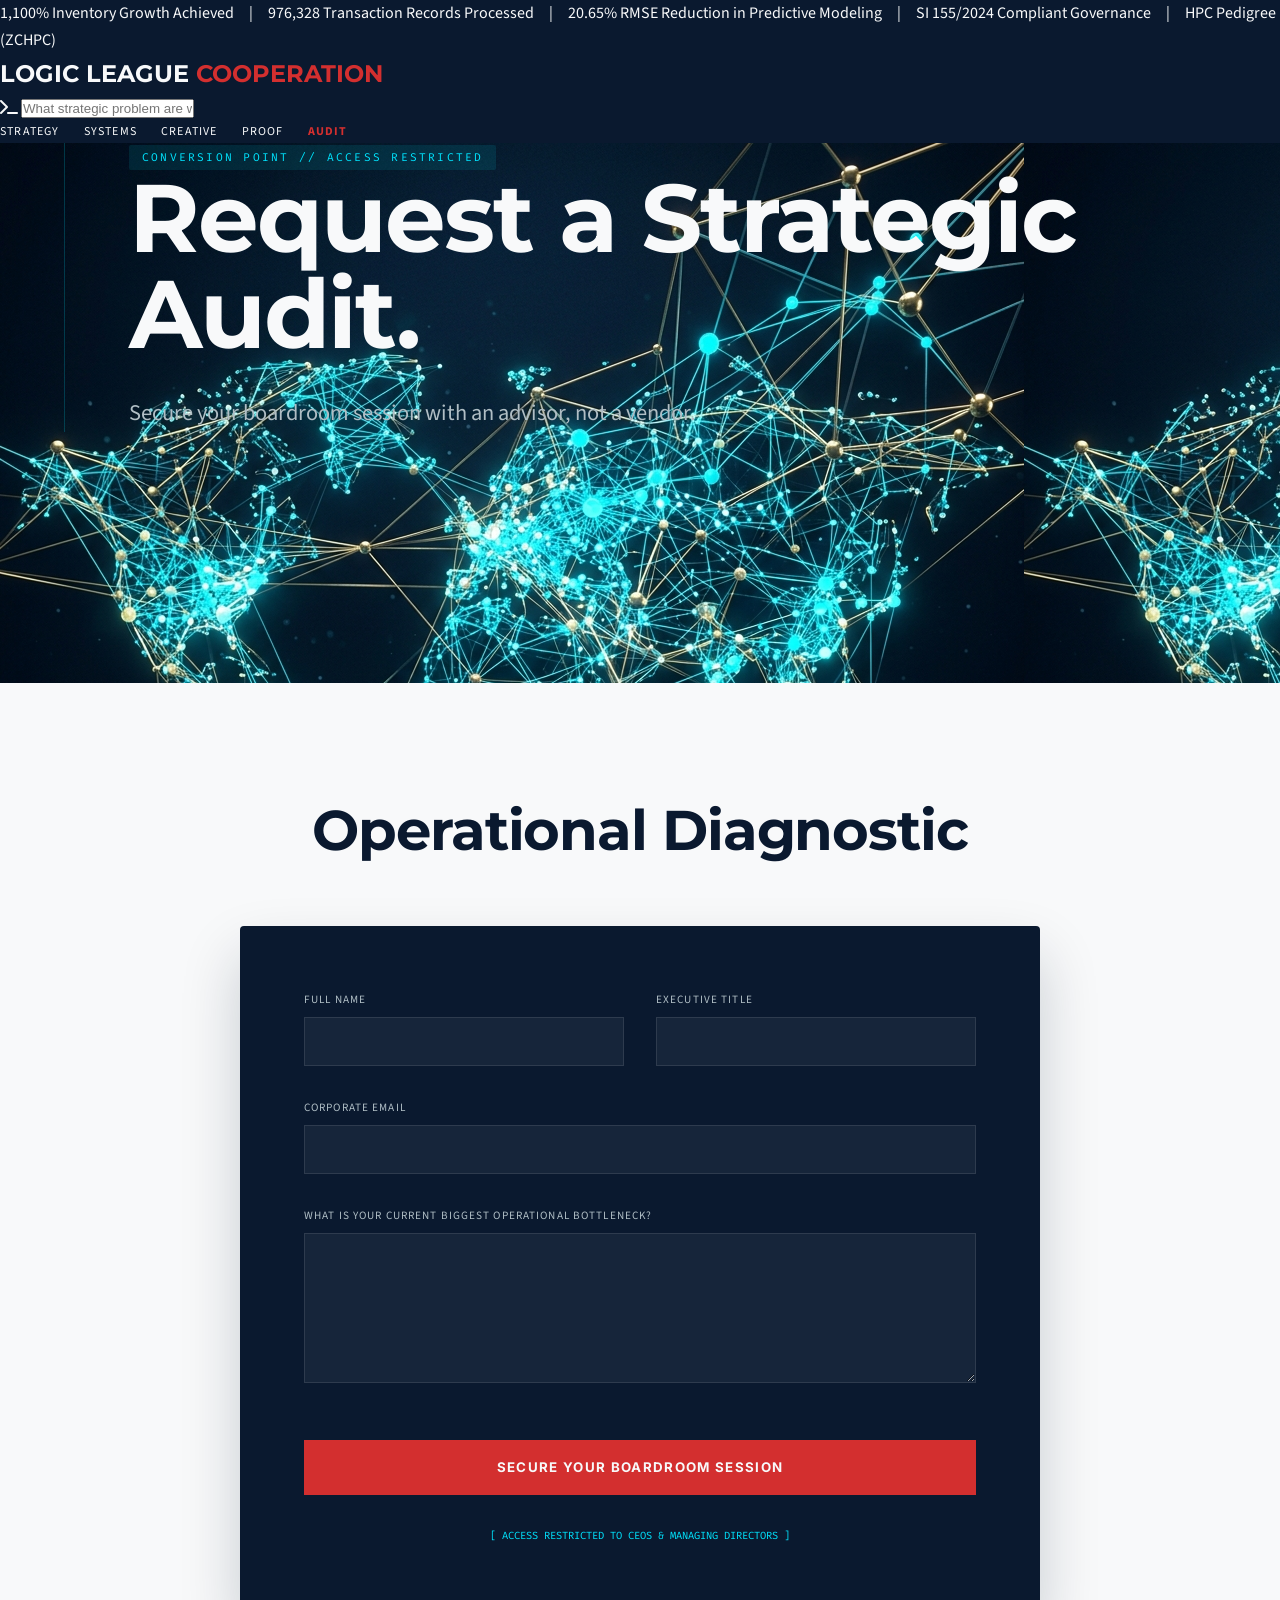
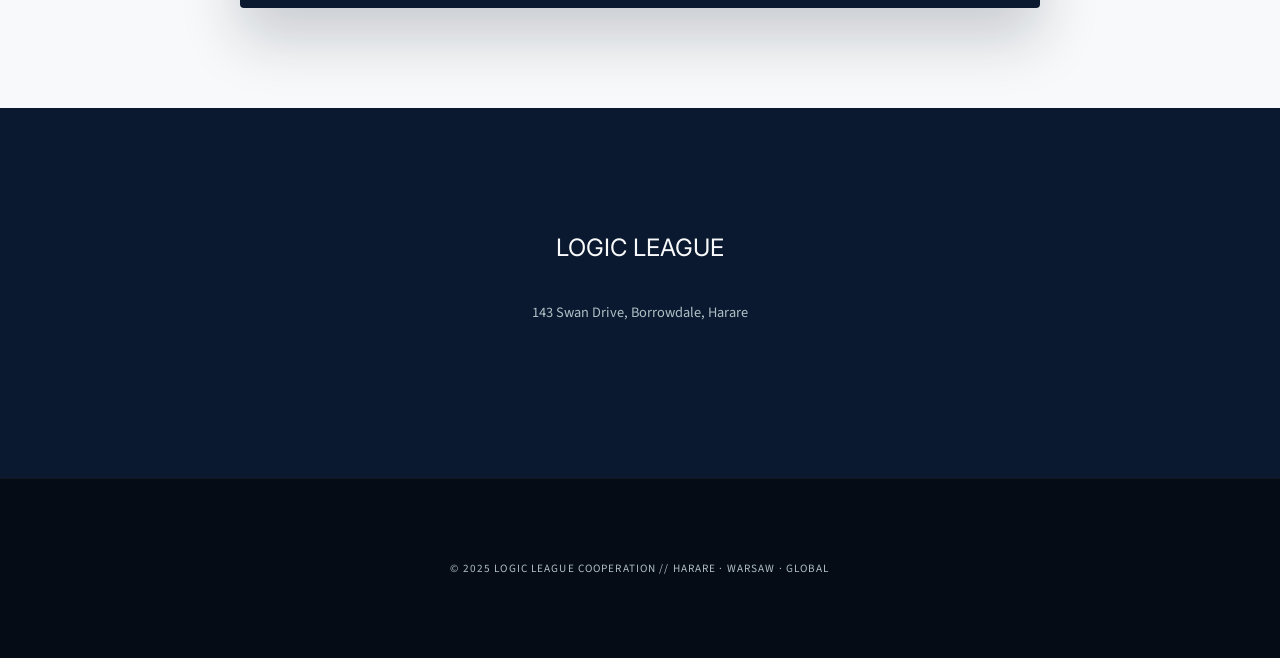
==== audit.html @ 4b1dc9db "feat: Complete Strategic War Room and Insight Portal with High-Fidelity 3D Cockpit" ====
<!DOCTYPE html>
<html lang="en">
<head>
    <meta charset="UTF-8">
    <meta name="viewport" content="width=device-width, initial-scale=1.0, viewport-fit=cover">
    <title>Strategic Audit | Logic League Cooperation</title>
    <link rel="stylesheet" href="https://cdnjs.cloudflare.com/ajax/libs/font-awesome/6.0.0-beta3/css/all.min.css">
    <link rel="stylesheet" href="style.css">
</head>
<body>

    <div class="impact-ribbon">
        <div class="ribbon-content">
            1,100% Inventory Growth Achieved &nbsp;&nbsp;&nbsp; | &nbsp;&nbsp;&nbsp; 976,328 Transaction Records Processed &nbsp;&nbsp;&nbsp; | &nbsp;&nbsp;&nbsp; 20.65% RMSE Reduction in Predictive Modeling &nbsp;&nbsp;&nbsp; | &nbsp;&nbsp;&nbsp; SI 155/2024 Compliant Governance &nbsp;&nbsp;&nbsp; | &nbsp;&nbsp;&nbsp; HPC Pedigree (ZCHPC)
        </div>
    </div>

    <nav>
        <a href="index.html" class="logo" style="text-decoration: none; color: inherit; font-family: 'Montserrat', sans-serif; font-weight: 700; font-size: 1.5rem;">LOGIC LEAGUE <span style="color: var(--color-red);">COOPERATION</span></a>
        <div class="command-bar">
            <i class="fas fa-terminal"></i>
            <input type="text" id="commandInput" placeholder="What strategic problem are we solving today?">
        </div>
        <div class="nav-links" style="display: flex; gap: 1.5rem;">
            <a href="insight.html" style="text-decoration: none; color: inherit; font-size: 0.75rem; text-transform: uppercase; letter-spacing: 0.1em;">Strategy</a>
            <a href="digital-lab.html" style="text-decoration: none; color: inherit; font-size: 0.75rem; text-transform: uppercase; letter-spacing: 0.1em;">Systems</a>
            <a href="designs.html" style="text-decoration: none; color: inherit; font-size: 0.75rem; text-transform: uppercase; letter-spacing: 0.1em;">Creative</a>
            <a href="case-studies.html" style="text-decoration: none; color: inherit; font-size: 0.75rem; text-transform: uppercase; letter-spacing: 0.1em;">Proof</a>
            <a href="audit.html" style="text-decoration: none; color: var(--color-red); font-size: 0.75rem; text-transform: uppercase; letter-spacing: 0.1em; font-weight: 700;">Audit</a>
        </div>
    </nav>

    <header class="hero" style="min-height: 60vh; background-image: url('hero_prestige.png');">
        <div class="container">
            <div class="hero-content reveal">
                <span class="data-badge">Conversion Point // Access Restricted</span>
                <h1>Request a Strategic Audit.</h1>
                <p style="font-size: 1.4rem; color: var(--color-gray);">Secure your boardroom session with an advisor, not a vendor.</p>
            </div>
        </div>
    </header>

    <main>
        <section class="section-white" style="padding: 100px 0;">
            <div class="container reveal">
                <div style="max-width: 800px; margin: 0 auto;">
                    <h2 style="color: var(--color-navy); text-align: center; margin-bottom: 3rem;">Operational Diagnostic</h2>
                    <form style="background: var(--color-navy); padding: 4rem; border-radius: 4px; box-shadow: 0 30px 60px rgba(10, 25, 47, 0.2);">
                        <div style="display: grid; grid-template-columns: 1fr 1fr; gap: 2rem; margin-bottom: 2rem;">
                            <div>
                                <label style="display: block; font-size: 0.7rem; text-transform: uppercase; letter-spacing: 0.1em; color: var(--color-gray); margin-bottom: 0.5rem;">Full Name</label>
                                <input type="text" style="width: 100%; background: rgba(255,255,255,0.05); border: 1px solid rgba(255,255,255,0.1); padding: 1rem; color: var(--color-white); outline: none;">
                            </div>
                            <div>
                                <label style="display: block; font-size: 0.7rem; text-transform: uppercase; letter-spacing: 0.1em; color: var(--color-gray); margin-bottom: 0.5rem;">Executive Title</label>
                                <input type="text" style="width: 100%; background: rgba(255,255,255,0.05); border: 1px solid rgba(255,255,255,0.1); padding: 1rem; color: var(--color-white); outline: none;">
                            </div>
                        </div>
                        <div style="margin-bottom: 2rem;">
                            <label style="display: block; font-size: 0.7rem; text-transform: uppercase; letter-spacing: 0.1em; color: var(--color-gray); margin-bottom: 0.5rem;">Corporate Email</label>
                            <input type="email" style="width: 100%; background: rgba(255,255,255,0.05); border: 1px solid rgba(255,255,255,0.1); padding: 1rem; color: var(--color-white); outline: none;">
                        </div>
                        <div style="margin-bottom: 3rem;">
                            <label style="display: block; font-size: 0.7rem; text-transform: uppercase; letter-spacing: 0.1em; color: var(--color-gray); margin-bottom: 0.5rem;">What is your current biggest operational bottleneck?</label>
                            <textarea style="width: 100%; background: rgba(255,255,255,0.05); border: 1px solid rgba(255,255,255,0.1); padding: 1rem; color: var(--color-white); outline: none; min-height: 150px;"></textarea>
                        </div>
                        <div style="text-align: center;">
                            <button type="button" class="btn btn-red" style="width: 100%;">Secure Your Boardroom Session</button>
                        </div>
                        <p style="text-align: center; margin-top: 2rem; font-family: 'Fira Code', monospace; font-size: 0.65rem; color: var(--color-cyan);">[ ACCESS RESTRICTED TO CEOS & MANAGING DIRECTORS ]</p>
                    </form>
                </div>
            </div>
        </section>

        <section class="section-navy" style="text-align: center;">
            <div class="container reveal">
                <span class="footer-logo">LOGIC LEAGUE</span>
                <p class="footer-address">143 Swan Drive, Borrowdale, Harare</p>
            </div>
        </section>
    </main>

    <footer style="background: var(--color-obsidian);">
        <div class="container">
            <p style="font-size: 0.7rem; color: var(--color-gray); letter-spacing: 0.1em; text-transform: uppercase; text-align: center;">© 2025 LOGIC LEAGUE COOPERATION // HARARE · WARSAW · GLOBAL</p>
        </div>
    </footer>

    <script src="app.js"></script>
</body>
</html>
---- style.css ----
/* 
    LOGIC LEAGUE COOPERATION - THE INDIGO AUTHORITY
    Brand Realignment: Prestige Consulting x Elite Engineering
*/

@import url('https://fonts.googleapis.com/css2?family=Inter:wght@400;700&family=Montserrat:wght@700&family=Source+Sans+Pro:wght@400;600&family=Fira+Code:wght@400&display=swap');

:root {
    --color-navy: #0A192F;
    --color-obsidian: #050C16;
    --color-red: #D32F2F;
    --color-cyan: #00E5FF;
    --color-white: #F8F9FA;
    --color-slate: #CFD8DC;
    --color-gray: #B0BEC5;
    --color-gold: #D4AF37;
    --color-green: #00E676;
    --font-heading: 'Montserrat', sans-serif;
    --font-heading-alt: 'Inter', sans-serif;
    --font-body: 'Source Sans Pro', sans-serif;
    --font-mono: 'Fira Code', monospace;
    --transition-prestige: all 0.4s cubic-bezier(0.16, 1, 0.3, 1);
}

* {
    margin: 0;
    padding: 0;
    box-sizing: border-box;
}

body {
    background-color: var(--color-navy);
    color: var(--color-white);
    font-family: var(--font-body);
    line-height: 1.7;
    overflow-x: hidden;
}

/* --- Typography --- */

h1,
h2,
h3 {
    font-family: var(--font-heading);
    font-weight: 700;
    letter-spacing: -0.02em;
}

h1 {
    font-size: clamp(3rem, 10vw, 6rem);
    line-height: 1;
    margin-bottom: 2rem;
}

h2 {
    font-size: clamp(2rem, 5vw, 3.5rem);
    margin-bottom: 2.5rem;
}

.data-badge {
    font-family: var(--font-mono);
    font-size: 0.7rem;
    color: var(--color-cyan);
    text-transform: uppercase;
    letter-spacing: 0.2em;
    background: rgba(0, 229, 255, 0.1);
    padding: 0.3rem 0.8rem;
    border-radius: 2px;
}

/* --- Impact Bar (The Numbers Section) --- */

.impact-bar {
    background: var(--color-navy);
    padding: 60px 0;
    border-bottom: 1px solid rgba(255, 255, 255, 0.05);
}

.impact-grid {
    display: grid;
    grid-template-columns: repeat(auto-fit, minmax(200px, 1fr));
    gap: 3rem;
    text-align: center;
}

.impact-item {
    display: flex;
    flex-direction: column;
    gap: 0.5rem;
}

.impact-number {
    font-family: var(--font-heading);
    font-size: 2.5rem;
    font-weight: 800;
    color: var(--color-cyan);
    line-height: 1;
}

.impact-label {
    font-family: var(--font-mono);
    font-size: 0.7rem;
    text-transform: uppercase;
    letter-spacing: 0.2em;
    color: var(--color-gray);
}

/* --- Layout Sections --- */

.section-navy {
    background-color: var(--color-navy);
    color: var(--color-white);
    padding: 120px 0;
}

.section-white {
    background-color: var(--color-white);
    color: var(--color-navy);
    padding: 120px 0;
}

.container {
    max-width: 1400px;
    margin: 0 auto;
    padding: 0 5vw;
}

.hero-slider {
    position: relative;
    height: 100vh;
    overflow: hidden;
    background: var(--color-obsidian);
}

.slide {
    position: absolute;
    inset: 0;
    opacity: 0;
    transition: opacity 1.2s cubic-bezier(0.4, 0, 0.2, 1);
    display: flex;
    align-items: center;
    overflow: hidden;
}

.slide.active {
    opacity: 1;
    z-index: 2;
}

.slide-bg {
    position: absolute;
    inset: 0;
    background-size: cover;
    background-position: center;
    background-attachment: fixed;
    transform: scale(1.1);
    transition: transform 6s linear;
    z-index: -1;
}

.slide.active .slide-bg {
    transform: scale(1);
}

.slide::after {
    content: '';
    position: absolute;
    inset: 0;
    background: linear-gradient(90deg, var(--color-navy) 45%, transparent 100%);
    z-index: 0;
}

.hero-slider .container {
    margin-left: 0;
    max-width: 1400px;
}

.hero-content {
    position: relative;
    z-index: 2;
    text-align: left;
    padding-left: 5vw;
    border-left: 1px solid rgba(0, 229, 255, 0.2);
}

.slide h1 {
    font-family: 'Inter', sans-serif;
    font-weight: 300;
    font-size: clamp(1.5rem, 3.5vw, 2.2rem);
    line-height: 1.2;
    letter-spacing: -0.01em;
    margin-bottom: 2rem;
    opacity: 0;
    transform: translateX(-30px);
    transition: all 1s cubic-bezier(0.16, 1, 0.3, 1) 0.4s;
}

.slide.active h1 {
    opacity: 1;
    transform: translateX(0);
}

.slide .data-badge {
    opacity: 0;
    transform: translateX(-20px);
    transition: all 0.6s ease 0.2s;
    color: var(--color-red);
    letter-spacing: 0.4em;
    font-size: 0.65rem;
    text-transform: uppercase;
    font-weight: 700;
    margin-bottom: 1rem;
    display: block;
}

.slide.active .data-badge {
    opacity: 1;
    transform: translateX(0);
}

.slide-overlay {
    position: absolute;
    inset: 0;
    background-image:
        radial-gradient(circle, rgba(0, 229, 255, 0.08) 1px, transparent 1px);
    background-size: 40px 40px;
    z-index: 1;
    pointer-events: none;
}

/* Moving Scanline */
.slide-overlay::after {
    content: '';
    position: absolute;
    top: -100%;
    left: 0;
    width: 100%;
    height: 100%;
    background: linear-gradient(to bottom, transparent, rgba(0, 229, 255, 0.05), transparent);
    animation: scanline 8s linear infinite;
}

@keyframes scanline {
    0% {
        top: -100%;
    }

    100% {
        top: 100%;
    }
}

.slide h1 {
    font-family: var(--font-heading-alt);
    font-weight: 800;
    font-size: clamp(3rem, 8vw, 5.5rem);
    line-height: 0.95;
    margin-bottom: 2.5rem;
    opacity: 0;
    transform: translateY(50px);
    transition: all 0.8s cubic-bezier(0.16, 1, 0.3, 1) 0.3s;
}

.slide.active h1 {
    opacity: 1;
    transform: translateY(0);
}

.slide .data-badge {
    opacity: 0;
    transform: translateY(20px);
    transition: all 0.6s ease 0.1s;
}

.slide.active .data-badge {
    opacity: 1;
    transform: translateY(0);
}

.slide .btn {
    opacity: 0;
    transform: translateY(30px);
    transition: all 0.8s ease 0.5s;
}

.slide.active .btn {
    opacity: 1;
    transform: translateY(0);
}

/* Custom Animation for Slider Text Reveal */
@keyframes slideInLeft {
    from {
        opacity: 0;
        transform: translateX(-40px);
    }

    to {
        opacity: 1;
        transform: translateX(0);
    }
}

/* Slider Progress Bar */
.slider-progress {
    position: absolute;
    bottom: 0;
    left: 0;
    height: 4px;
    background: var(--color-red);
    width: 0%;
    z-index: 100;
}

.slider-controls {
    position: absolute;
    bottom: 4rem;
    right: 5vw;
    z-index: 10;
    display: flex;
    gap: 1.5rem;
    align-items: center;
}

.control-dot {
    width: 30px;
    height: 2px;
    background: rgba(255, 255, 255, 0.2);
    cursor: pointer;
    transition: var(--transition-prestige);
    position: relative;
}

.control-dot::after {
    content: '';
    position: absolute;
    inset: -10px;
}

.control-dot.active {
    background: var(--color-red);
    width: 50px;
}

/* --- Layout Sections --- */

/* --- Cards & Glassmorphism --- */

.portal-card {
    background: rgba(255, 255, 255, 0.03);
    border: 1px solid rgba(255, 255, 255, 0.05);
    backdrop-filter: blur(10px);
    padding: 4rem 3rem;
    transition: var(--transition-prestige);
}

.section-white .portal-card {
    background: rgba(10, 25, 47, 0.02);
    border-color: rgba(10, 25, 47, 0.05);
}

.portal-card:hover {
    transform: translateY(-10px);
    border-color: var(--color-red);
}

/* --- Child Signatures --- */

.signature-insight {
    border-top: 4px solid var(--color-cyan);
}

.signature-lab {
    border-top: 4px solid var(--color-gray);
}

.signature-designs {
    border-top: 4px solid var(--color-red);
}

.signature-automate {
    border-top: 4px solid var(--color-white);
}

/* --- Synergy Diagram --- */

.synergy-section {
    padding: 140px 0;
    text-align: center;
    background: var(--color-obsidian);
}

.synergy-container {
    position: relative;
    width: 600px;
    height: 600px;
    margin: 4rem auto;
    display: flex;
    justify-content: center;
    align-items: center;
}

.synergy-center {
    width: 180px;
    height: 180px;
    background: var(--color-navy);
    border: 2px solid var(--color-white);
    border-radius: 50%;
    display: flex;
    justify-content: center;
    align-items: center;
    font-family: var(--font-heading);
    font-weight: 700;
    font-size: 0.9rem;
    z-index: 10;
    box-shadow: 0 0 50px rgba(0, 229, 255, 0.1);
}

.synergy-node {
    position: absolute;
    width: 120px;
    height: 120px;
    background: var(--color-navy);
    border-radius: 50%;
    display: flex;
    flex-direction: column;
    justify-content: center;
    align-items: center;
    font-size: 0.7rem;
    font-weight: 700;
    transition: var(--transition-prestige);
}

.synergy-node {
    position: absolute;
    width: 120px;
    height: 120px;
    background: var(--color-obsidian);
    border-radius: 50%;
    display: flex;
    flex-direction: column;
    justify-content: center;
    align-items: center;
    font-size: 0.7rem;
    font-weight: 700;
    text-align: center;
    z-index: 2;
    transition: var(--transition-prestige);
    animation: float 6s ease-in-out infinite;
}

@keyframes float {
    0%, 100% { transform: translate(0, 0); }
    25% { transform: translate(5px, -10px); }
    50% { transform: translate(-5px, 10px); }
    75% { transform: translate(10px, 5px); }
}

.node-insight {
    top: 0;
    left: 50%;
    margin-left: -60px;
    border: 2px solid var(--color-cyan);
    animation-delay: 0s;
}

.node-lab {
    top: 50%;
    right: 0;
    margin-top: -60px;
    border: 2px solid var(--color-white);
    animation-delay: 1.5s;
}

.node-designs {
    bottom: 0;
    left: 50%;
    margin-left: -60px;
    border: 2px solid var(--color-gold);
    animation-delay: 3s;
}

.node-automate {
    top: 50%;
    left: 0;
    margin-top: -60px;
    border: 2px solid var(--color-green);
    animation-delay: 4.5s;
}

.synergy-path {
    stroke-dasharray: 10, 20;
    stroke-dashoffset: 0;
    animation: flow 3s linear infinite;
    stroke: rgba(255, 255, 255, 0.2);
    stroke-width: 1.5;
}

@keyframes flow {
    to { stroke-dashoffset: -100; }
}

.synergy-center {
    position: absolute;
    top: 50%;
    left: 50%;
    transform: translate(-50%, -50%);
    width: 140px;
    height: 140px;
    background: var(--color-navy);
    border: 3px solid var(--color-red);
    border-radius: 50%;
    display: flex;
    justify-content: center;
    align-items: center;
    font-family: var(--font-heading);
    font-weight: 700;
    font-size: 0.6rem;
    text-align: center;
    z-index: 3;
    box-shadow: 0 0 30px rgba(211, 47, 47, 0.3);
    animation: pulse-red 4s infinite;
}

@keyframes pulse-red {
    0%, 100% { box-shadow: 0 0 20px rgba(211, 47, 47, 0.2); }
    50% { box-shadow: 0 0 50px rgba(211, 47, 47, 0.6); }
}

.synergy-arrow {
    position: absolute;
    z-index: 1;
}

/* --- Pillars Cards --- */

.pillars-grid {
    display: grid;
    grid-template-columns: repeat(auto-fit, minmax(300px, 1fr));
    gap: 2rem;
    margin-top: 4rem;
}

.pillar-card {
    background: rgba(255, 255, 255, 0.02);
    border: 1px solid rgba(255, 255, 255, 0.05);
    padding: 3rem;
    transition: var(--transition-prestige);
    display: flex;
    flex-direction: column;
}

.pillar-card:hover {
    background: rgba(255, 255, 255, 0.04);
    transform: translateY(-5px);
}

.pillar-card h4 {
    font-family: var(--font-mono);
    font-size: 0.7rem;
    text-transform: uppercase;
    letter-spacing: 0.2em;
    margin-bottom: 1.5rem;
}

.pillar-card h3 {
    font-size: 1.5rem;
    margin-bottom: 1rem;
}

.pillar-card p {
    font-size: 0.9rem;
    color: var(--color-gray);
    line-height: 1.6;
    margin-bottom: 1.5rem;
}

.pillar-goal {
    font-size: 0.8rem;
    color: var(--color-white);
    font-style: italic;
    margin-bottom: 2rem;
    padding-top: 1.5rem;
    border-top: 1px solid rgba(255, 255, 255, 0.05);
}

.pillar-list {
    list-style: none;
    margin-top: auto;
}

.pillar-list li {
    font-family: var(--font-mono);
    font-size: 0.75rem;
    color: var(--color-cyan);
    margin-bottom: 0.5rem;
}

.pillar-insight h4 {
    color: var(--color-cyan);
}

.pillar-lab h4 {
    color: var(--color-white);
}

.pillar-designs h4 {
    color: var(--color-gold);
}

.pillar-automate h4 {
    color: var(--color-green);
}

.pillar-designs .pillar-list li {
    color: var(--color-gold);
}

.pillar-automate .pillar-list li {
    color: var(--color-green);
}

/* --- Split Screen Section --- */

.split-section {
    display: flex;
    min-height: 80vh;
    background: var(--color-obsidian);
    overflow: hidden;
}

.split-image {
    flex: 1;
    background-size: cover;
    background-position: center;
    position: relative;
    min-height: 400px;
}

.split-image::after {
    content: '';
    position: absolute;
    inset: 0;
    background: linear-gradient(90deg, transparent, var(--color-obsidian));
}

.split-content {
    flex: 1;
    padding: 6rem 5vw;
    display: flex;
    flex-direction: column;
    justify-content: center;
}

.split-content h2 {
    margin-bottom: 2rem;
    font-size: 2.2rem;
}

.split-content h3 {
    color: var(--color-red);
    margin-bottom: 1rem;
    font-size: 1.2rem;
}

.split-content p {
    color: var(--color-gray);
    margin-bottom: 2rem;
    line-height: 1.8;
}

@media (max-width: 992px) {
    .split-section {
        flex-direction: column;
    }

    .split-image {
        min-height: 300px;
    }

    .split-image::after {
        background: linear-gradient(0deg, var(--color-obsidian), transparent);
    }
}

/* --- Advantage Section --- */

.advantage-section {
    padding: 120px 0;
    background: var(--color-white);
    color: var(--color-navy);
}

.advantage-grid {
    display: grid;
    grid-template-columns: repeat(auto-fit, minmax(280px, 1fr));
    gap: 4rem;
    text-align: center;
}

.advantage-item {
    opacity: 0;
    transform: translateY(30px);
    transition: var(--transition-prestige);
}

.advantage-section.active .advantage-item {
    opacity: 1;
    transform: translateY(0);
}

.advantage-item:nth-child(1) { transition-delay: 0.2s; }
.advantage-item:nth-child(2) { transition-delay: 0.4s; }
.advantage-item:nth-child(3) { transition-delay: 0.6s; }

.advantage-item i {
    font-size: 3rem;
    color: var(--color-red);
    margin-bottom: 2rem;
    display: block;
}

.advantage-item h3 {
    font-size: 1.2rem;
    margin-bottom: 1rem;
    letter-spacing: 0.1em;
    text-transform: uppercase;
    color: var(--color-navy);
}

.advantage-item p {
    font-size: 0.95rem;
    color: #455A64;
    line-height: 1.6;
    max-width: 300px;
    margin: 0 auto;
}

/* --- Logo Bar Section --- */

.logo-bar-section {
    padding: 60px 0;
    background: var(--color-obsidian);
    border-top: 1px solid rgba(255, 255, 255, 0.05);
    overflow: hidden; /* For ticker */
}

.logo-ticker {
    display: flex;
    width: fit-content;
    animation: ticker 40s linear infinite;
    gap: 6rem;
}

.logo-ticker:hover {
    animation-play-state: paused;
}

@keyframes ticker {
    0% { transform: translateX(0); }
    100% { transform: translateX(-50%); }
}

.logo-item {
    font-family: var(--font-heading);
    font-weight: 700;
    font-size: 1.1rem;
    color: var(--color-white);
    opacity: 0.4;
    transition: var(--transition-prestige);
    cursor: default;
    text-transform: uppercase;
    letter-spacing: 0.15em;
    white-space: nowrap;
    display: flex;
    align-items: center;
}

.logo-item img {
    max-height: 40px;
    width: auto;
    filter: grayscale(1) brightness(2);
    transition: var(--transition-prestige);
}

.logo-item:hover img {
    filter: grayscale(0) brightness(1);
}

.logo-item:hover {
    opacity: 1;
    color: var(--color-red);
}

.logo-item sup {
    font-size: 0.6rem;
    margin-left: 0.2rem;
    color: var(--color-red);
}

.brand-nuareskyn {
    font-family: serif !important; /* Force serif for the first part */
    text-transform: none !important;
}

.brand-nuareskyn span {
    font-family: var(--font-heading-alt); /* Inter for 'kyn' */
    text-transform: lowercase;
    font-weight: 400;
}

.logo-ticker a {
    text-decoration: none;
    color: inherit;
    display: inline-block;
}

/* --- Boardroom CTA Section --- */

.boardroom-cta {
    padding: 150px 0;
    background: linear-gradient(rgba(10, 25, 47, 0.9), rgba(5, 12, 22, 0.9)), url('prestige_data_nodes_hero_1778578136152.png');
    background-size: cover;
    background-position: center;
    background-attachment: fixed;
    text-align: center;
    border-top: 1px solid var(--color-cyan);
}

.boardroom-cta h2 {
    font-size: clamp(2rem, 5vw, 3.5rem);
    margin-bottom: 3rem;
    max-width: 800px;
    margin-left: auto;
    margin-right: auto;
    line-height: 1.2;
}

.btn-strategic {
    padding: 1.2rem 3rem;
    font-size: 1rem;
    letter-spacing: 0.2em;
    background: transparent;
    border: 1px solid var(--color-red);
    color: var(--color-white);
    text-transform: uppercase;
    font-weight: 700;
    transition: var(--transition-prestige);
    box-shadow: 0 0 20px rgba(211, 47, 47, 0.1);
}

.btn-strategic:hover {
    background: var(--color-red);
    box-shadow: 0 0 40px rgba(211, 47, 47, 0.4);
    transform: translateY(-5px);
}

/* --- Case Study Cards --- */

.case-study-grid {
    display: grid;
    grid-template-columns: repeat(auto-fit, minmax(350px, 1fr));
    gap: 3rem;
    margin-top: 4rem;
}

.case-study-card {
    background: var(--color-navy);
    border: 1px solid rgba(255, 255, 255, 0.05);
    padding: 3rem;
    transition: var(--transition-prestige);
}

.section-white .case-study-card {
    background: var(--color-white);
    border-color: rgba(10, 25, 47, 0.1);
    box-shadow: 0 10px 40px rgba(10, 25, 47, 0.05);
}

.case-study-card h3 {
    margin-bottom: 1rem;
    color: var(--color-red);
}

.case-study-metric {
    font-family: var(--font-mono);
    font-size: 1.5rem;
    color: var(--color-cyan);
    margin-bottom: 1.5rem;
    display: block;
}

/* --- Buttons --- */

.btn {
    display: inline-block;
    padding: 1.2rem 3rem;
    font-family: var(--font-heading-alt);
    font-weight: 700;
    text-transform: uppercase;
    letter-spacing: 0.1em;
    text-decoration: none;
    transition: var(--transition-prestige);
    cursor: pointer;
    border: none;
}

.btn-red {
    background: var(--color-red);
    color: var(--color-white);
}

.btn-red:hover {
    background: #b71c1c;
    box-shadow: 0 20px 40px rgba(211, 47, 47, 0.3);
}

.btn-outline {
    background: transparent;
    border: 2px solid var(--color-white);
    color: var(--color-white);
}

.section-white .btn-outline {
    border-color: var(--color-navy);
    color: var(--color-navy);
}

/* --- Footer --- */

footer {
    padding: 80px 0;
    border-top: 1px solid rgba(255, 255, 255, 0.05);
    text-align: center;
}

.footer-logo {
    font-family: var(--font-heading-alt);
    font-size: 1.5rem;
    margin-bottom: 2rem;
    display: block;
}

.footer-address {
    font-size: 0.9rem;
    color: var(--color-gray);
    margin-bottom: 2rem;
}

/* --- Animations --- */

.reveal {
    opacity: 0;
    transform: translateY(40px);
    transition: var(--transition-prestige);
}

.reveal.active {
    opacity: 1;
    transform: translateY(0);
}

@media (max-width: 1024px) {
    .command-bar {
        display: none;
    }
}
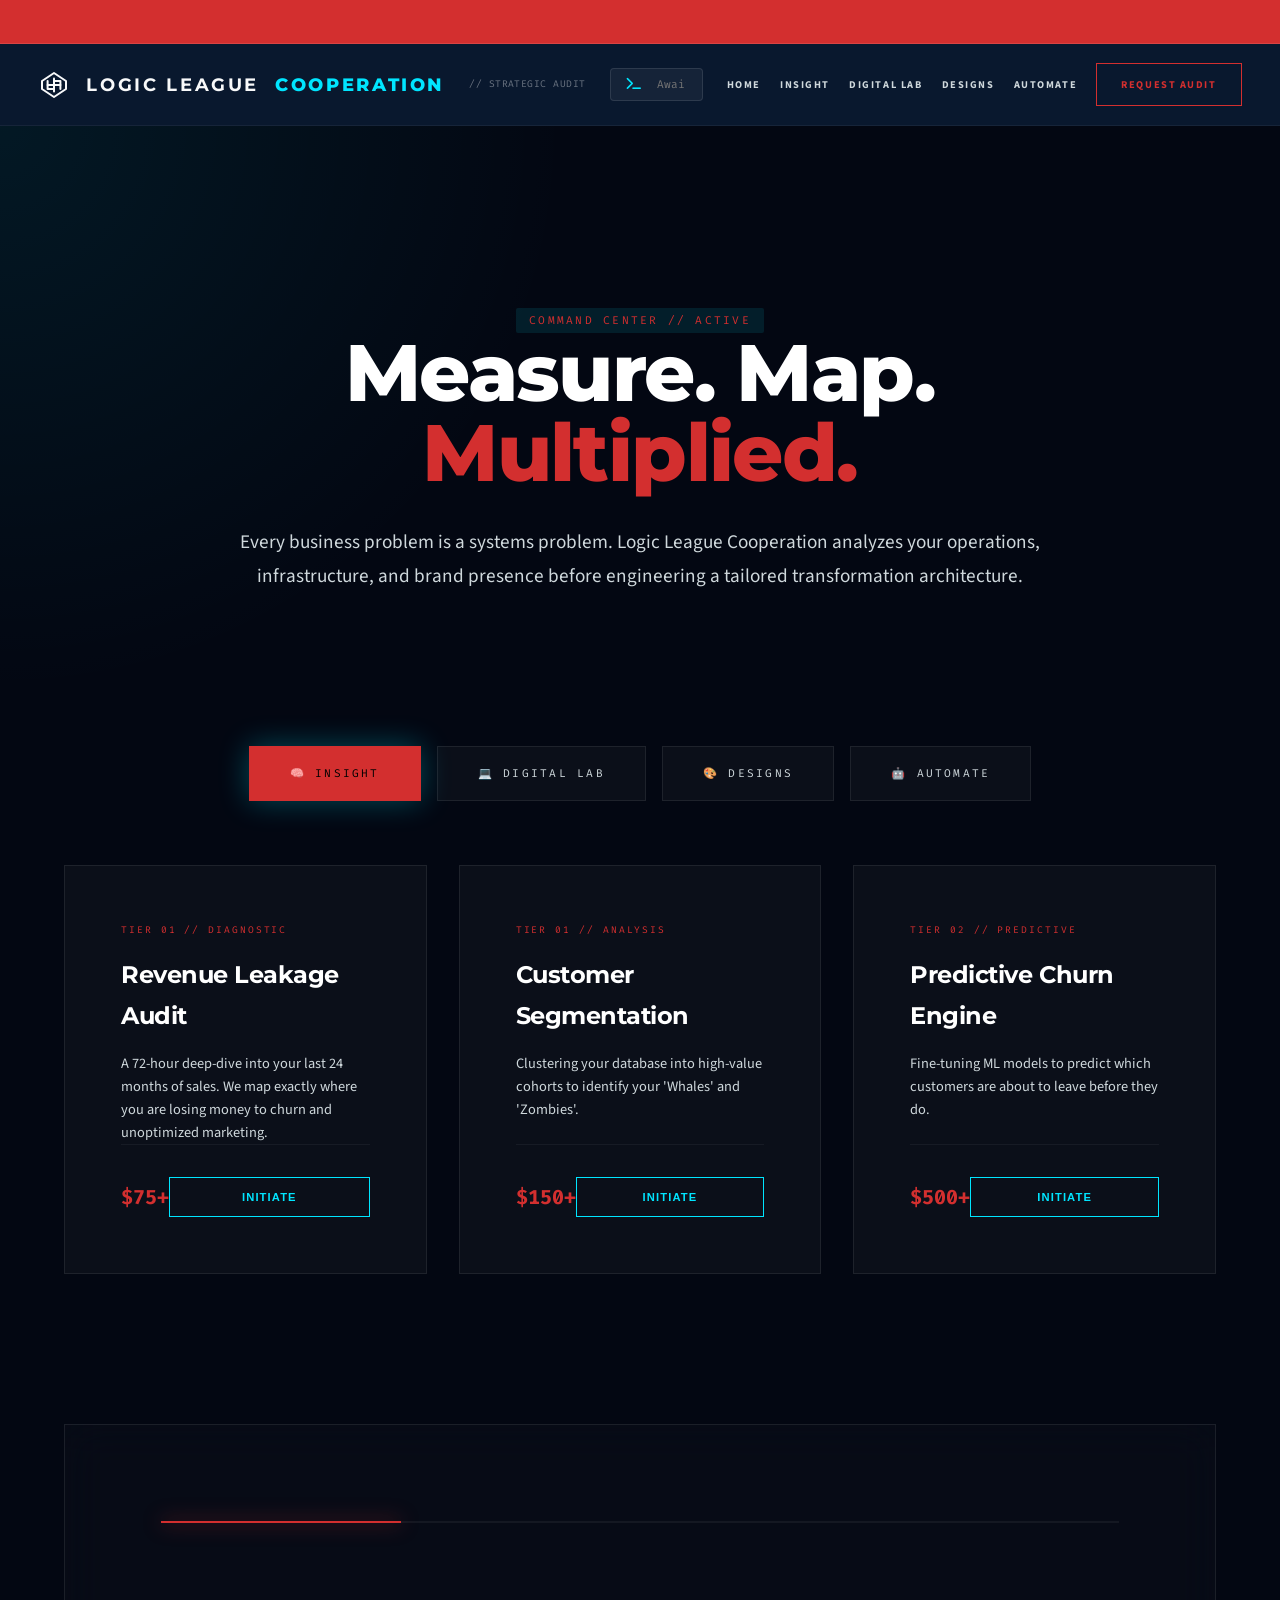
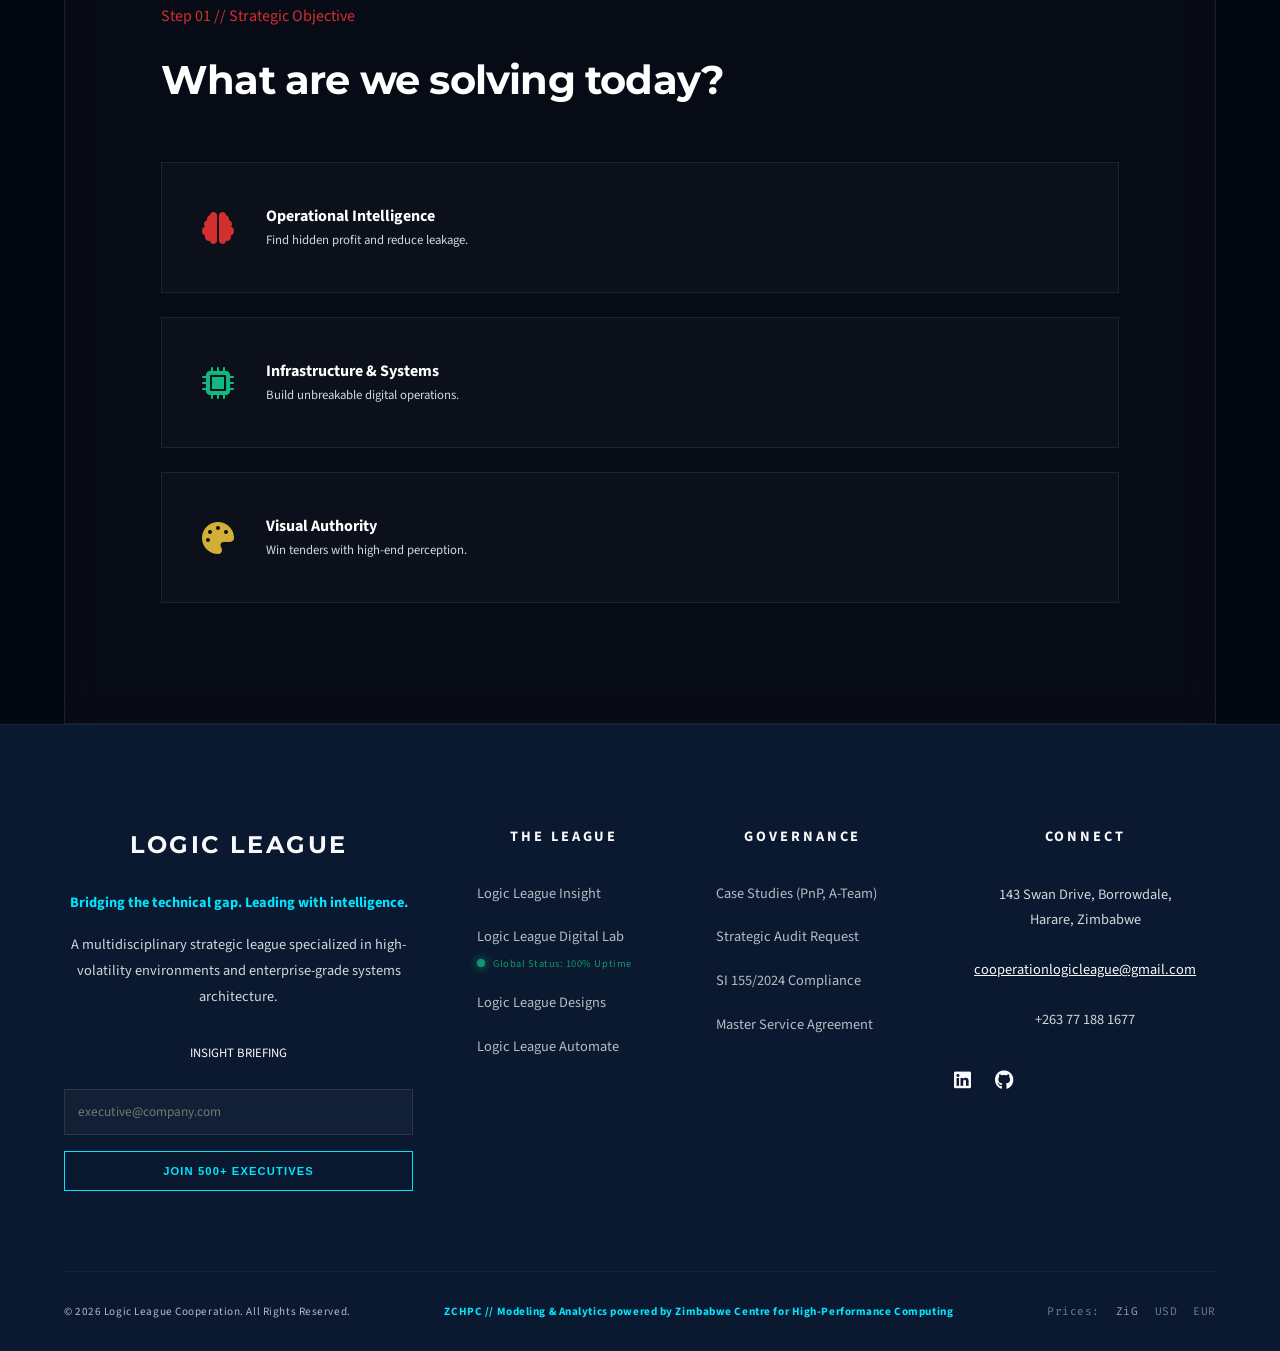
==== commit a7b76f85: "feat: redesign automate page with new branding, css modules, and system architecture details" ====
--- a/audit.html
+++ b/audit.html
@@ -1,92 +1,301 @@
 <!DOCTYPE html>
 <html lang="en">
+
 <head>
     <meta charset="UTF-8">
     <meta name="viewport" content="width=device-width, initial-scale=1.0, viewport-fit=cover">
     <title>Strategic Audit | Logic League Cooperation</title>
+    <meta name="description" content="Initiate your business transformation with a Logic League Strategic Audit. Elite onboarding for modern enterprise.">
     <link rel="stylesheet" href="https://cdnjs.cloudflare.com/ajax/libs/font-awesome/6.0.0-beta3/css/all.min.css">
     <link rel="stylesheet" href="style.css">
+    <link rel="stylesheet" href="header-footer.css">
+    <link rel="stylesheet" href="audit.css">
+    <link href="https://fonts.googleapis.com/css2?family=Inter:wght@400;700;800&family=Fira+Code:wght@400;700&display=swap" rel="stylesheet">
 </head>
-<body>
-
-    <div class="impact-ribbon">
-        <div class="ribbon-content">
-            1,100% Inventory Growth Achieved &nbsp;&nbsp;&nbsp; | &nbsp;&nbsp;&nbsp; 976,328 Transaction Records Processed &nbsp;&nbsp;&nbsp; | &nbsp;&nbsp;&nbsp; 20.65% RMSE Reduction in Predictive Modeling &nbsp;&nbsp;&nbsp; | &nbsp;&nbsp;&nbsp; SI 155/2024 Compliant Governance &nbsp;&nbsp;&nbsp; | &nbsp;&nbsp;&nbsp; HPC Pedigree (ZCHPC)
-        </div>
-    </div>
-
-    <nav>
-        <a href="index.html" class="logo" style="text-decoration: none; color: inherit; font-family: 'Montserrat', sans-serif; font-weight: 700; font-size: 1.5rem;">LOGIC LEAGUE <span style="color: var(--color-red);">COOPERATION</span></a>
-        <div class="command-bar">
-            <i class="fas fa-terminal"></i>
-            <input type="text" id="commandInput" placeholder="What strategic problem are we solving today?">
-        </div>
-        <div class="nav-links" style="display: flex; gap: 1.5rem;">
-            <a href="insight.html" style="text-decoration: none; color: inherit; font-size: 0.75rem; text-transform: uppercase; letter-spacing: 0.1em;">Strategy</a>
-            <a href="digital-lab.html" style="text-decoration: none; color: inherit; font-size: 0.75rem; text-transform: uppercase; letter-spacing: 0.1em;">Systems</a>
-            <a href="designs.html" style="text-decoration: none; color: inherit; font-size: 0.75rem; text-transform: uppercase; letter-spacing: 0.1em;">Creative</a>
-            <a href="case-studies.html" style="text-decoration: none; color: inherit; font-size: 0.75rem; text-transform: uppercase; letter-spacing: 0.1em;">Proof</a>
-            <a href="audit.html" style="text-decoration: none; color: var(--color-red); font-size: 0.75rem; text-transform: uppercase; letter-spacing: 0.1em; font-weight: 700;">Audit</a>
-        </div>
-    </nav>
-
-    <header class="hero" style="min-height: 60vh; background-image: url('hero_prestige.png');">
-        <div class="container">
-            <div class="hero-content reveal">
-                <span class="data-badge">Conversion Point // Access Restricted</span>
-                <h1>Request a Strategic Audit.</h1>
-                <p style="font-size: 1.4rem; color: var(--color-gray);">Secure your boardroom session with an advisor, not a vendor.</p>
+
+<body class="bg-navy">
+    <div id="header-placeholder"></div>
+
+    <main>
+        <!-- Hero Section -->
+        <section class="audit-hero">
+            <div class="container reveal">
+                <span class="data-badge" style="color: var(--audit-accent); border-color: var(--audit-accent);">Command Center // Active</span>
+                <h1>Measure. Map. <br><span style="color: var(--audit-accent);">Multiplied.</span></h1>
+                <p style="color: var(--color-slate); max-width: 800px; margin: 2rem auto; line-height: 1.8; font-size: 1.2rem;">
+                    Every business problem is a systems problem. Logic League Cooperation analyzes your operations, infrastructure, and brand presence before engineering a tailored transformation architecture.
+                </p>
             </div>
-        </div>
-    </header>
-
-    <main>
-        <section class="section-white" style="padding: 100px 0;">
-            <div class="container reveal">
-                <div style="max-width: 800px; margin: 0 auto;">
-                    <h2 style="color: var(--color-navy); text-align: center; margin-bottom: 3rem;">Operational Diagnostic</h2>
-                    <form style="background: var(--color-navy); padding: 4rem; border-radius: 4px; box-shadow: 0 30px 60px rgba(10, 25, 47, 0.2);">
-                        <div style="display: grid; grid-template-columns: 1fr 1fr; gap: 2rem; margin-bottom: 2rem;">
-                            <div>
-                                <label style="display: block; font-size: 0.7rem; text-transform: uppercase; letter-spacing: 0.1em; color: var(--color-gray); margin-bottom: 0.5rem;">Full Name</label>
-                                <input type="text" style="width: 100%; background: rgba(255,255,255,0.05); border: 1px solid rgba(255,255,255,0.1); padding: 1rem; color: var(--color-white); outline: none;">
-                            </div>
-                            <div>
-                                <label style="display: block; font-size: 0.7rem; text-transform: uppercase; letter-spacing: 0.1em; color: var(--color-gray); margin-bottom: 0.5rem;">Executive Title</label>
-                                <input type="text" style="width: 100%; background: rgba(255,255,255,0.05); border: 1px solid rgba(255,255,255,0.1); padding: 1rem; color: var(--color-white); outline: none;">
-                            </div>
-                        </div>
-                        <div style="margin-bottom: 2rem;">
-                            <label style="display: block; font-size: 0.7rem; text-transform: uppercase; letter-spacing: 0.1em; color: var(--color-gray); margin-bottom: 0.5rem;">Corporate Email</label>
-                            <input type="email" style="width: 100%; background: rgba(255,255,255,0.05); border: 1px solid rgba(255,255,255,0.1); padding: 1rem; color: var(--color-white); outline: none;">
-                        </div>
-                        <div style="margin-bottom: 3rem;">
-                            <label style="display: block; font-size: 0.7rem; text-transform: uppercase; letter-spacing: 0.1em; color: var(--color-gray); margin-bottom: 0.5rem;">What is your current biggest operational bottleneck?</label>
-                            <textarea style="width: 100%; background: rgba(255,255,255,0.05); border: 1px solid rgba(255,255,255,0.1); padding: 1rem; color: var(--color-white); outline: none; min-height: 150px;"></textarea>
-                        </div>
-                        <div style="text-align: center;">
-                            <button type="button" class="btn btn-red" style="width: 100%;">Secure Your Boardroom Session</button>
-                        </div>
-                        <p style="text-align: center; margin-top: 2rem; font-family: 'Fira Code', monospace; font-size: 0.65rem; color: var(--color-cyan);">[ ACCESS RESTRICTED TO CEOS & MANAGING DIRECTORS ]</p>
+        </section>
+
+        <!-- Section 1: The Matrix (Tabbed) -->
+        <section>
+            <div class="container">
+                <div class="matrix-tabs reveal">
+                    <button class="tab-trigger active" onclick="switchTab('insight')">🧠 Insight</button>
+                    <button class="tab-trigger" onclick="switchTab('lab')">💻 Digital Lab</button>
+                    <button class="tab-trigger" onclick="switchTab('designs')">🎨 Designs</button>
+                    <button class="tab-trigger" onclick="switchTab('automate')">🤖 Automate</button>
+                </div>
+
+                <div id="matrix-content" class="reveal">
+                    <!-- Pillar 1: Insight -->
+                    <div id="insight" class="pillar-section active">
+                        <div class="service-grid">
+                            <div class="service-card">
+                                <div class="card-header">
+                                    <span class="tier-label">Tier 01 // Diagnostic</span>
+                                    <h3>Revenue Leakage Audit</h3>
+                                    <p>A 72-hour deep-dive into your last 24 months of sales. We map exactly where you are losing money to churn and unoptimized marketing.</p>
+                                </div>
+                                <div class="card-footer">
+                                    <span class="card-price">$75+</span>
+                                    <button class="btn-briefing" onclick="selectService('Revenue Leakage Audit', 'Insight')">Initiate</button>
+                                </div>
+                            </div>
+                            <div class="service-card">
+                                <div class="card-header">
+                                    <span class="tier-label">Tier 01 // Analysis</span>
+                                    <h3>Customer Segmentation</h3>
+                                    <p>Clustering your database into high-value cohorts to identify your 'Whales' and 'Zombies'.</p>
+                                </div>
+                                <div class="card-footer">
+                                    <span class="card-price">$150+</span>
+                                    <button class="btn-briefing" onclick="selectService('Customer Segmentation', 'Insight')">Initiate</button>
+                                </div>
+                            </div>
+                            <div class="service-card">
+                                <div class="card-header">
+                                    <span class="tier-label">Tier 02 // Predictive</span>
+                                    <h3>Predictive Churn Engine</h3>
+                                    <p>Fine-tuning ML models to predict which customers are about to leave before they do.</p>
+                                </div>
+                                <div class="card-footer">
+                                    <span class="card-price">$500+</span>
+                                    <button class="btn-briefing" onclick="selectService('Churn Engine', 'Insight')">Initiate</button>
+                                </div>
+                            </div>
+                        </div>
+                    </div>
+
+                    <!-- Pillar 2: Digital Lab -->
+                    <div id="lab" class="pillar-section">
+                        <div class="service-grid">
+                            <div class="service-card">
+                                <div class="card-header">
+                                    <span class="tier-label">Tier 01 // Infrastructure</span>
+                                    <h3>VPS & Cloud Setup</h3>
+                                    <p>Engineering a secure, private cloud environment for your mission-critical applications.</p>
+                                </div>
+                                <div class="card-footer">
+                                    <span class="card-price">$100+</span>
+                                    <button class="btn-briefing" onclick="selectService('VPS Setup', 'Digital Lab')">Initiate</button>
+                                </div>
+                            </div>
+                            <div class="service-card">
+                                <div class="card-header">
+                                    <span class="tier-label">Tier 02 // Engineering</span>
+                                    <h3>Enterprise E-commerce</h3>
+                                    <p>Building high-performance sales engines designed for massive scale and African payment integration.</p>
+                                </div>
+                                <div class="card-footer">
+                                    <span class="card-price">$350+</span>
+                                    <button class="btn-briefing" onclick="selectService('E-commerce Engine', 'Digital Lab')">Initiate</button>
+                                </div>
+                            </div>
+                        </div>
+                    </div>
+
+                    <!-- Pillar 3: Designs -->
+                    <div id="designs" class="pillar-section">
+                        <div class="service-grid">
+                            <div class="service-card">
+                                <div class="card-header">
+                                    <span class="tier-label">Tier 02 // Authority</span>
+                                    <h3>Executive Corporate Profile</h3>
+                                    <p>Narrative-driven authority documents (15+ pages) engineered to win multi-million dollar tenders.</p>
+                                </div>
+                                <div class="card-footer">
+                                    <span class="card-price">$150+</span>
+                                    <button class="btn-briefing" onclick="selectService('Executive Profile', 'Designs')">Initiate</button>
+                                </div>
+                            </div>
+                            <div class="service-card">
+                                <div class="card-header">
+                                    <span class="tier-label">Tier 03 // Perception</span>
+                                    <h3>Full Identity Transformation</h3>
+                                    <p>A complete visual operating system re-engineering your market perception for prestige dominance.</p>
+                                </div>
+                                <div class="card-footer">
+                                    <span class="card-price">$300+</span>
+                                    <button class="btn-briefing" onclick="selectService('Identity Transformation', 'Designs')">Initiate</button>
+                                </div>
+                            </div>
+                        </div>
+                    </div>
+
+                    <!-- Pillar 4: Automate -->
+                    <div id="automate" class="pillar-section">
+                        <div class="service-grid">
+                            <div class="service-card">
+                                <div class="card-header">
+                                    <span class="tier-label">Tier 01 // Sentinel</span>
+                                    <h3>Intelligent Alert Hub</h3>
+                                    <p>An offline-first device monitoring solar and security with Shona/Ndebele voice AI briefing.</p>
+                                </div>
+                                <div class="card-footer">
+                                    <span class="card-price">$150+</span>
+                                    <button class="btn-briefing" onclick="selectService('Alert Hub', 'Automate')">Initiate</button>
+                                </div>
+                            </div>
+                        </div>
+                    </div>
+                </div>
+            </div>
+        </section>
+
+        <!-- Section 2: The Request Engine -->
+        <section id="onboarding">
+            <div class="container">
+                <div class="request-engine reveal">
+                    <div class="step-indicator">
+                        <div class="step-progress" id="progressBar"></div>
+                    </div>
+
+                    <form id="auditForm">
+                        <!-- Step 1: Objective -->
+                        <div class="form-step active" id="step-1">
+                            <span class="tier-label" style="color: var(--audit-accent);">Step 01 // Strategic Objective</span>
+                            <h2 style="font-size: 2.5rem; margin: 1rem 0 3rem;">What are we solving today?</h2>
+                            
+                            <div class="option-card" onclick="nextStep(1, 'Insight')">
+                                <i class="fas fa-brain" style="font-size: 2rem; color: var(--audit-accent);"></i>
+                                <div>
+                                    <h4 style="margin: 0;">Operational Intelligence</h4>
+                                    <p style="margin: 0; font-size: 0.8rem; color: var(--color-slate);">Find hidden profit and reduce leakage.</p>
+                                </div>
+                            </div>
+                            <div class="option-card" onclick="nextStep(1, 'Digital Lab')">
+                                <i class="fas fa-microchip" style="font-size: 2rem; color: var(--color-green);"></i>
+                                <div>
+                                    <h4 style="margin: 0;">Infrastructure & Systems</h4>
+                                    <p style="margin: 0; font-size: 0.8rem; color: var(--color-slate);">Build unbreakable digital operations.</p>
+                                </div>
+                            </div>
+                            <div class="option-card" onclick="nextStep(1, 'Designs')">
+                                <i class="fas fa-palette" style="font-size: 2rem; color: var(--color-gold);"></i>
+                                <div>
+                                    <h4 style="margin: 0;">Visual Authority</h4>
+                                    <p style="margin: 0; font-size: 0.8rem; color: var(--color-slate);">Win tenders with high-end perception.</p>
+                                </div>
+                            </div>
+                        </div>
+
+                        <!-- Step 2: Context -->
+                        <div class="form-step" id="step-2">
+                            <span class="tier-label" style="color: var(--audit-accent);">Step 02 // Operational Scale</span>
+                            <h2 style="font-size: 2.5rem; margin: 1rem 0 3rem;">Tell us about your scale.</h2>
+                            <div style="margin-bottom: 3rem;">
+                                <label style="display: block; font-family: var(--font-mono); font-size: 0.7rem; color: var(--audit-accent); margin-bottom: 1rem;">ESTIMATED MONTHLY VOLUME</label>
+                                <select style="width: 100%; padding: 1.5rem; background: var(--audit-glass); border: 1px solid var(--audit-glass-border); color: #fff;">
+                                    <option>0 - 1,000 Transactions</option>
+                                    <option>1,000 - 10,000 Transactions</option>
+                                    <option>10,000+ Enterprise</option>
+                                </select>
+                            </div>
+                            <div style="margin-bottom: 3rem;">
+                                <label style="display: block; font-family: var(--font-mono); font-size: 0.7rem; color: var(--audit-accent); margin-bottom: 1rem;">CURRENT INFRASTRUCTURE</label>
+                                <div style="display: grid; grid-template-columns: repeat(auto-fit, minmax(200px, 1fr)); gap: 1rem;">
+                                    <label style="display: flex; align-items: center; gap: 1rem; padding: 1rem; background: var(--audit-glass); border: 1px solid var(--audit-glass-border);">
+                                        <input type="checkbox"> Excel / Manual
+                                    </label>
+                                    <label style="display: flex; align-items: center; gap: 1rem; padding: 1rem; background: var(--audit-glass); border: 1px solid var(--audit-glass-border);">
+                                        <input type="checkbox"> Odoo / SAP
+                                    </label>
+                                    <label style="display: flex; align-items: center; gap: 1rem; padding: 1rem; background: var(--audit-glass); border: 1px solid var(--audit-glass-border);">
+                                        <input type="checkbox"> Solar / Energy
+                                    </label>
+                                </div>
+                            </div>
+                            <button type="button" class="btn-strategic" style="width: 100%; background: var(--audit-accent); color: #000; border: none; padding: 1.5rem;" onclick="nextStep(2)">Proceed to Review</button>
+                        </div>
+
+                        <!-- Step 3: Final Review -->
+                        <div class="form-step" id="step-3">
+                            <span class="tier-label" style="color: var(--audit-accent);">Step 03 // Selection Review</span>
+                            <h2 style="font-size: 2.5rem; margin: 1rem 0 3rem;">Validate Strategic Selection.</h2>
+                            
+                            <div style="background: rgba(255, 255, 255, 0.02); padding: 3rem; border: 1px solid var(--audit-glass-border); margin-bottom: 4rem;">
+                                <div style="display: grid; grid-template-columns: 1fr 1fr; gap: 3rem;">
+                                    <div>
+                                        <label style="font-family: var(--font-mono); font-size: 0.6rem; color: var(--color-slate);">SELECTED PILLAR</label>
+                                        <p id="reviewPillar" style="font-size: 1.5rem; font-weight: 700; margin-top: 0.5rem;">Insight</p>
+                                    </div>
+                                    <div>
+                                        <label style="font-family: var(--font-mono); font-size: 0.6rem; color: var(--color-slate);">TARGET SERVICE</label>
+                                        <p id="reviewService" style="font-size: 1.5rem; font-weight: 700; margin-top: 0.5rem;">Diagnostic Audit</p>
+                                    </div>
+                                </div>
+                            </div>
+                            <button type="button" class="btn-strategic" style="width: 100%; background: #fff; color: #000; border: none; padding: 2rem; font-size: 1.2rem; font-weight: 800;" onclick="submitAudit()">Initiate Strategic Audit</button>
+                        </div>
                     </form>
                 </div>
             </div>
         </section>
-
-        <section class="section-navy" style="text-align: center;">
-            <div class="container reveal">
-                <span class="footer-logo">LOGIC LEAGUE</span>
-                <p class="footer-address">143 Swan Drive, Borrowdale, Harare</p>
-            </div>
-        </section>
     </main>
 
-    <footer style="background: var(--color-obsidian);">
-        <div class="container">
-            <p style="font-size: 0.7rem; color: var(--color-gray); letter-spacing: 0.1em; text-transform: uppercase; text-align: center;">© 2025 LOGIC LEAGUE COOPERATION // HARARE · WARSAW · GLOBAL</p>
-        </div>
-    </footer>
+    <div id="footer-placeholder"></div>
 
     <script src="app.js"></script>
+    <script>
+        let currentStep = 1;
+        let selectedPillar = 'Insight';
+        let selectedService = 'Revenue Leakage Audit';
+
+        function switchTab(pillarId) {
+            // Update Tab Triggers
+            document.querySelectorAll('.tab-trigger').forEach(t => t.classList.remove('active'));
+            event.target.classList.add('active');
+
+            // Update Sections
+            document.querySelectorAll('.pillar-section').forEach(s => s.classList.remove('active'));
+            document.getElementById(pillarId).classList.add('active');
+        }
+
+        function selectService(service, pillar) {
+            selectedService = service;
+            selectedPillar = pillar;
+            alert("Transformation Selected: " + service + ". Proceeding to Command Center.");
+            document.getElementById('onboarding').scrollIntoView({ behavior: 'smooth' });
+            nextStep(1, pillar);
+        }
+
+        function nextStep(step, pillar) {
+            if (pillar) selectedPillar = pillar;
+            
+            document.getElementById('step-' + step).classList.remove('active');
+            currentStep = step + 1;
+            
+            if (document.getElementById('step-' + currentStep)) {
+                document.getElementById('step-' + currentStep).classList.add('active');
+                
+                // Update Progress Bar
+                const progress = (currentStep / 3) * 100;
+                document.getElementById('progressBar').style.width = progress + '%';
+
+                if (currentStep === 3) {
+                    document.getElementById('reviewPillar').innerText = selectedPillar;
+                    document.getElementById('reviewService').innerText = selectedService;
+                }
+            }
+        }
+
+        function submitAudit() {
+            alert("Audit Initiated. Diagnostic briefing arriving at cooperationlogicleague@gmail.com within 24 hours.");
+            window.location.href = "index.html";
+        }
+    </script>
 </body>
+
 </html>
--- a/style.css
+++ b/style.css
@@ -9,12 +9,14 @@
     --color-navy: #0A192F;
     --color-obsidian: #050C16;
     --color-red: #D32F2F;
-    --color-cyan: #00E5FF;
+    --color-cyan: #00E5FF; /* Insight - Cyan */
     --color-white: #F8F9FA;
     --color-slate: #CFD8DC;
     --color-gray: #B0BEC5;
-    --color-gold: #D4AF37;
-    --color-green: #00E676;
+    --color-gold: #D4AF37; /* Designs - Gold */
+    --color-green: #10B981; /* Digital Lab - Emerald */
+    --color-yellow: #FFBF00; /* Automate - Amber */
+
     --font-heading: 'Montserrat', sans-serif;
     --font-heading-alt: 'Inter', sans-serif;
     --font-body: 'Source Sans Pro', sans-serif;
@@ -393,7 +395,9 @@
 .synergy-container {
     position: relative;
     width: 600px;
+    max-width: 90vw;
     height: 600px;
+    max-height: 90vw;
     margin: 4rem auto;
     display: flex;
     justify-content: center;
@@ -532,6 +536,31 @@
     z-index: 1;
 }
 
+/* --- Responsive Synergy --- */
+@media (max-width: 768px) {
+    .synergy-container {
+        height: 400px;
+        max-height: 80vh;
+    }
+    
+    .synergy-center {
+        width: 100px;
+        height: 100px;
+        font-size: 0.5rem;
+    }
+
+    .synergy-node {
+        width: 80px;
+        height: 80px;
+        font-size: 0.5rem;
+    }
+
+    .node-insight { margin-left: -40px; }
+    .node-lab { margin-top: -40px; }
+    .node-designs { margin-left: -40px; }
+    .node-automate { margin-top: -40px; }
+}
+
 /* --- Pillars Cards --- */
 
 .pillars-grid {
@@ -592,7 +621,7 @@
 .pillar-list li {
     font-family: var(--font-mono);
     font-size: 0.75rem;
-    color: var(--color-cyan);
+    color: var(--color-slate);
     margin-bottom: 0.5rem;
 }
 
@@ -601,7 +630,7 @@
 }
 
 .pillar-lab h4 {
-    color: var(--color-white);
+    color: var(--color-green);
 }
 
 .pillar-designs h4 {
@@ -609,6 +638,14 @@
 }
 
 .pillar-automate h4 {
+    color: var(--color-yellow);
+}
+
+.pillar-insight .pillar-list li {
+    color: var(--color-cyan);
+}
+
+.pillar-lab .pillar-list li {
     color: var(--color-green);
 }
 
@@ -617,7 +654,7 @@
 }
 
 .pillar-automate .pillar-list li {
-    color: var(--color-green);
+    color: var(--color-yellow);
 }
 
 /* --- Split Screen Section --- */
--- a/header-footer.css
+++ b/header-footer.css
@@ -0,0 +1,386 @@
+/* --- Common Header & Footer: The Global Signature --- */
+
+/* --- Impact Ribbon --- */
+.impact-ribbon {
+    background: var(--color-red);
+    color: var(--color-white);
+    font-size: 0.65rem;
+    font-weight: 700;
+    text-transform: uppercase;
+    letter-spacing: 0.2em;
+    padding: 0.8rem 0;
+    overflow: hidden;
+    white-space: nowrap;
+    border-bottom: 1px solid rgba(255, 255, 255, 0.1);
+    position: relative;
+    z-index: 1001;
+}
+
+.ribbon-content {
+    display: inline-block;
+    padding-left: 100%;
+    animation: marquee 30s linear infinite;
+}
+
+@keyframes marquee {
+    0% { transform: translate(0, 0); }
+    100% { transform: translate(-100%, 0); }
+}
+
+/* --- Main Header & Navigation --- */
+.main-header {
+    background: rgba(10, 25, 47, 0.98);
+    backdrop-filter: blur(15px);
+    padding: 1.2rem 0;
+    position: sticky;
+    top: 0;
+    z-index: 1000;
+    border-bottom: 1px solid rgba(255, 255, 255, 0.05);
+    transition: var(--transition-prestige);
+}
+
+.main-header.scrolled {
+    padding: 0.8rem 0;
+    background: var(--color-navy);
+    box-shadow: 0 10px 30px rgba(0, 0, 0, 0.5);
+}
+
+.nav-container {
+    display: flex;
+    justify-content: space-between;
+    align-items: center;
+    max-width: 1600px;
+    margin: 0 auto;
+    padding: 0 3vw;
+}
+
+.logo {
+    font-family: var(--font-heading);
+    font-weight: 700;
+    font-size: 1.1rem;
+    color: var(--color-white);
+    text-decoration: none;
+    letter-spacing: 0.15em;
+    white-space: nowrap;
+    display: flex;
+    align-items: center;
+    gap: 1rem; /* Increased gap for icon */
+}
+
+/* --- The Live Logo Icon (LLC) --- */
+.logo-icon {
+    width: 32px;
+    height: 32px;
+    display: flex;
+    align-items: center;
+    justify-content: center;
+}
+
+.logo-icon svg {
+    width: 100%;
+    height: 100%;
+}
+
+.logo-icon path {
+    fill: none;
+    stroke: var(--color-white);
+    stroke-width: 2.5;
+    stroke-linecap: round;
+    stroke-linejoin: round;
+    transition: var(--transition-prestige);
+}
+
+.logo:hover .logo-icon path {
+    stroke: var(--color-red);
+}
+
+.logo-arm {
+    color: var(--color-red);
+    font-weight: 800;
+    transition: color 0.5s ease;
+}
+
+.division-tag {
+    font-family: var(--font-mono);
+    font-size: 0.6rem;
+    opacity: 0.4;
+    letter-spacing: 0.05em;
+    margin-left: 0.5rem;
+    font-weight: 400;
+    text-transform: uppercase;
+}
+
+
+
+.nav-links {
+    display: flex;
+    align-items: center;
+    gap: 1.2rem;
+}
+
+.nav-links a {
+    text-decoration: none;
+    color: var(--color-slate);
+    font-size: 0.65rem;
+    text-transform: uppercase;
+    font-weight: 700;
+    letter-spacing: 0.15em;
+    transition: var(--transition-prestige);
+    white-space: nowrap;
+}
+
+.nav-links a:hover, .nav-links a.active {
+    color: var(--color-red);
+}
+
+.btn-audit {
+    padding: 0.7rem 1.5rem;
+    border: 1px solid var(--color-red);
+    color: var(--color-red) !important;
+    font-weight: 700;
+}
+
+.btn-audit:hover {
+    background: var(--color-red);
+    color: var(--color-white) !important;
+}
+
+/* Command Bar */
+.command-bar {
+    background: rgba(255, 255, 255, 0.05);
+    border: 1px solid rgba(255, 255, 255, 0.1);
+    padding: 0.5rem 1rem;
+    display: flex;
+    align-items: center;
+    gap: 1rem;
+    border-radius: 4px;
+    width: 250px;
+    margin: 0 1.5rem; /* Reduced margin */
+    transition: var(--transition-prestige);
+}
+
+.command-bar:focus-within {
+    width: 400px;
+    border-color: var(--color-cyan);
+    box-shadow: 0 0 20px rgba(0, 229, 255, 0.2);
+}
+
+.command-bar i {
+    color: var(--color-cyan);
+    font-size: 0.8rem;
+}
+
+.command-bar input {
+    background: transparent;
+    border: none;
+    color: var(--color-white);
+    font-family: var(--font-mono);
+    font-size: 0.7rem;
+    width: 100%;
+}
+
+.command-bar input:focus {
+    outline: none;
+}
+
+/* --- Command Center Footer --- */
+footer {
+    background: var(--color-navy);
+    padding: 100px 0 0 0;
+    border-top: 1px solid rgba(255, 255, 255, 0.05);
+    color: var(--color-slate);
+}
+
+.footer-grid {
+    display: grid;
+    grid-template-columns: 2fr 1fr 1fr 1.5fr;
+    gap: 4rem;
+    margin-bottom: 80px;
+}
+
+.footer-grid .footer-col {
+    opacity: 0;
+    transform: translateY(20px);
+    transition: all 0.8s cubic-bezier(0.16, 1, 0.3, 1);
+}
+
+footer.active .footer-grid .footer-col {
+    opacity: 1;
+    transform: translateY(0);
+}
+
+.footer-grid .footer-col:nth-child(1) { transition-delay: 0.1s; }
+.footer-grid .footer-col:nth-child(2) { transition-delay: 0.2s; }
+.footer-grid .footer-col:nth-child(3) { transition-delay: 0.3s; }
+.footer-grid .footer-col:nth-child(4) { transition-delay: 0.4s; }
+
+.footer-col h4 {
+    color: var(--color-white);
+    font-size: 0.9rem;
+    letter-spacing: 0.2em;
+    text-transform: uppercase;
+    margin-bottom: 2rem;
+}
+
+.footer-col p {
+    font-size: 0.9rem;
+    line-height: 1.8;
+    margin-bottom: 1.5rem;
+}
+
+.footer-links {
+    list-style: none;
+}
+
+.footer-links li {
+    margin-bottom: 1.2rem;
+    display: flex;
+    flex-direction: column;
+}
+
+.footer-links a {
+    color: var(--color-gray);
+    text-decoration: none;
+    font-size: 0.9rem;
+    transition: var(--transition-prestige);
+    display: flex;
+    align-items: center;
+    gap: 0.8rem;
+}
+
+.footer-links a:hover {
+    color: var(--color-cyan);
+    transform: translateX(5px);
+}
+
+/* Insight Briefing Form */
+.footer-form {
+    margin-top: 2rem;
+}
+
+.footer-form input {
+    width: 100%;
+    background: rgba(255, 255, 255, 0.03);
+    border: 1px solid rgba(255, 255, 255, 0.1);
+    padding: 0.8rem;
+    color: var(--color-white);
+    font-family: var(--font-body);
+    margin-bottom: 1rem;
+}
+
+.btn-briefing {
+    width: 100%;
+    padding: 0.8rem;
+    background: transparent;
+    border: 1px solid var(--color-cyan);
+    color: var(--color-cyan);
+    font-weight: 700;
+    text-transform: uppercase;
+    font-size: 0.7rem;
+    letter-spacing: 0.1em;
+    cursor: pointer;
+    transition: var(--transition-prestige);
+}
+
+.btn-briefing:hover {
+    background: var(--color-cyan);
+    color: var(--color-navy);
+}
+
+/* Live Server Pulse */
+.uptime-status {
+    display: inline-flex;
+    align-items: center;
+    gap: 0.5rem;
+    font-size: 0.65rem;
+    color: var(--color-green);
+    margin-top: 0.3rem;
+    letter-spacing: 0.05em;
+    opacity: 0.8;
+}
+
+.pulse-dot {
+    width: 8px;
+    height: 8px;
+    background: var(--color-green);
+    border-radius: 50%;
+    box-shadow: 0 0 10px var(--color-green);
+    animation: pulse-green 2s infinite;
+}
+
+@keyframes pulse-green {
+    0% { transform: scale(1); opacity: 1; }
+    50% { transform: scale(1.5); opacity: 0.5; }
+    100% { transform: scale(1); opacity: 1; }
+}
+
+/* Superpower Strip */
+.bottom-bar {
+    border-top: 1px solid rgba(255, 255, 255, 0.05);
+    padding: 30px 0;
+    display: flex;
+    justify-content: space-between;
+    align-items: center;
+    font-size: 0.7rem;
+    color: var(--color-gray);
+    letter-spacing: 0.05em;
+}
+
+.zchpc-badge {
+    color: var(--color-cyan);
+    font-weight: 700;
+}
+
+/* Return to Strategy Button */
+.btn-return {
+    position: fixed;
+    bottom: 40px;
+    right: 40px;
+    background: var(--color-obsidian);
+    border: 1px solid var(--color-red);
+    color: var(--color-white);
+    padding: 0.8rem 1.5rem;
+    font-size: 0.7rem;
+    text-transform: uppercase;
+    font-weight: 700;
+    letter-spacing: 0.1em;
+    cursor: pointer;
+    z-index: 1000;
+    transition: var(--transition-prestige);
+    opacity: 0;
+    visibility: hidden;
+}
+
+.btn-return.visible {
+    opacity: 1;
+    visibility: visible;
+}
+
+/* Currency Toggle */
+.currency-toggle {
+    display: flex;
+    gap: 1rem;
+    align-items: center;
+}
+
+.currency-toggle span {
+    font-family: var(--font-mono);
+    opacity: 0.6;
+}
+
+@media (max-width: 992px) {
+    .footer-grid {
+        grid-template-columns: 1fr 1fr;
+    }
+}
+
+@media (max-width: 600px) {
+    .footer-grid {
+        grid-template-columns: 1fr;
+    }
+    .bottom-bar {
+        flex-direction: column;
+        gap: 1.5rem;
+        text-align: center;
+    }
+}
--- a/audit.css
+++ b/audit.css
@@ -0,0 +1,214 @@
+/* 
+    Logic League Strategic Audit & Service Portal
+    Theme: McKinsey-Level Boardroom Professionalism
+    Accent: Strategic Cyan (#00E5FF)
+*/
+
+:root {
+    --audit-bg: #030712;
+    --audit-glass: rgba(255, 255, 255, 0.03);
+    --audit-glass-border: rgba(255, 255, 255, 0.08);
+    --audit-accent: var(--color-red, #ff3b30);
+}
+
+body.bg-navy {
+    background-color: var(--audit-bg);
+    color: #fff;
+}
+
+.audit-hero {
+    padding: 180px 0 120px;
+    background: radial-gradient(circle at 0% 0%, rgba(0, 229, 255, 0.08), transparent 40%);
+    text-align: center;
+}
+
+.audit-hero h1 {
+    font-size: 5rem;
+    font-weight: 800;
+    line-height: 1;
+    margin-bottom: 2rem;
+}
+
+/* --- Service Matrix: Tabbed System --- */
+.matrix-tabs {
+    display: flex;
+    justify-content: center;
+    gap: 1rem;
+    margin-bottom: 4rem;
+}
+
+.tab-trigger {
+    padding: 1.2rem 2.5rem;
+    background: var(--audit-glass);
+    border: 1px solid var(--audit-glass-border);
+    color: var(--color-slate);
+    font-family: var(--font-mono);
+    font-size: 0.7rem;
+    text-transform: uppercase;
+    letter-spacing: 0.2em;
+    cursor: pointer;
+    transition: 0.4s cubic-bezier(0.165, 0.84, 0.44, 1);
+}
+
+.tab-trigger:hover {
+    border-color: var(--audit-accent);
+    color: #fff;
+}
+
+.tab-trigger.active {
+    background: var(--audit-accent);
+    color: #000;
+    border-color: var(--audit-accent);
+    box-shadow: 0 0 30px rgba(0, 229, 255, 0.3);
+}
+
+.pillar-section {
+    display: none;
+    animation: fadeIn 0.8s ease;
+}
+
+.pillar-section.active {
+    display: block;
+}
+
+/* --- Service Grid & Cards --- */
+.service-grid {
+    display: grid;
+    grid-template-columns: repeat(auto-fill, minmax(320px, 1fr));
+    gap: 2rem;
+}
+
+.service-card {
+    background: var(--audit-glass);
+    border: 1px solid var(--audit-glass-border);
+    padding: 3.5rem;
+    transition: 0.4s;
+    display: flex;
+    flex-direction: column;
+    justify-content: space-between;
+    min-height: 400px;
+}
+
+.service-card:hover {
+    background: rgba(255, 255, 255, 0.06);
+    border-color: rgba(255, 255, 255, 0.2);
+    transform: translateY(-5px);
+}
+
+.card-header .tier-label {
+    font-family: var(--font-mono);
+    font-size: 0.6rem;
+    color: var(--audit-accent);
+    text-transform: uppercase;
+    letter-spacing: 0.2em;
+    margin-bottom: 1rem;
+    display: block;
+}
+
+.card-header h3 {
+    font-size: 1.5rem;
+    font-weight: 700;
+    margin-bottom: 1rem;
+    color: #fff;
+}
+
+.card-header p {
+    color: var(--color-slate);
+    font-size: 0.9rem;
+    line-height: 1.6;
+}
+
+.card-footer {
+    border-top: 1px solid rgba(255, 255, 255, 0.05);
+    padding-top: 2rem;
+    display: flex;
+    justify-content: space-between;
+    align-items: center;
+}
+
+.card-price {
+    font-size: 1.25rem;
+    font-weight: 800;
+    font-family: var(--font-mono);
+    color: var(--audit-accent);
+}
+
+/* --- Request Engine: Glass Transformation --- */
+.request-engine {
+    background: rgba(255, 255, 255, 0.02);
+    backdrop-filter: blur(20px);
+    border: 1px solid var(--audit-glass-border);
+    color: #fff;
+    padding: 6rem;
+    margin-top: 150px;
+}
+
+.step-indicator {
+    height: 2px;
+    background: rgba(255, 255, 255, 0.05);
+    margin-bottom: 5rem;
+    position: relative;
+}
+
+.step-progress {
+    height: 100%;
+    background: var(--audit-accent);
+    width: 25%;
+    transition: width 0.6s ease;
+    box-shadow: 0 0 20px var(--audit-accent);
+}
+
+.option-card {
+    background: rgba(255, 255, 255, 0.02);
+    border: 1px solid var(--audit-glass-border);
+    padding: 2.5rem;
+    margin-bottom: 1.5rem;
+    display: flex;
+    align-items: center;
+    gap: 2rem;
+    cursor: pointer;
+    transition: 0.3s;
+}
+
+.option-card:hover {
+    background: rgba(255, 255, 255, 0.05);
+    border-color: var(--audit-accent);
+}
+
+.option-card.selected {
+    background: rgba(0, 229, 255, 0.08);
+    border-color: var(--audit-accent);
+}
+
+.form-step {
+    display: none;
+    animation: slideUp 0.6s ease;
+}
+
+.form-step.active {
+    display: block;
+}
+
+@keyframes slideUp {
+    from { opacity: 0; transform: translateY(20px); }
+    to { opacity: 1; transform: translateY(0); }
+}
+
+/* Sidebar */
+.trust-sidebar {
+    background: var(--audit-glass);
+    border: 1px solid var(--audit-glass-border);
+    padding: 4rem;
+}
+
+.trust-item i {
+    color: var(--audit-accent);
+    font-size: 2rem;
+    margin-bottom: 1.5rem;
+}
+
+@media (max-width: 768px) {
+    .audit-hero h1 { font-size: 3rem; }
+    .matrix-tabs { flex-direction: column; }
+    .request-engine { padding: 3rem; }
+}
